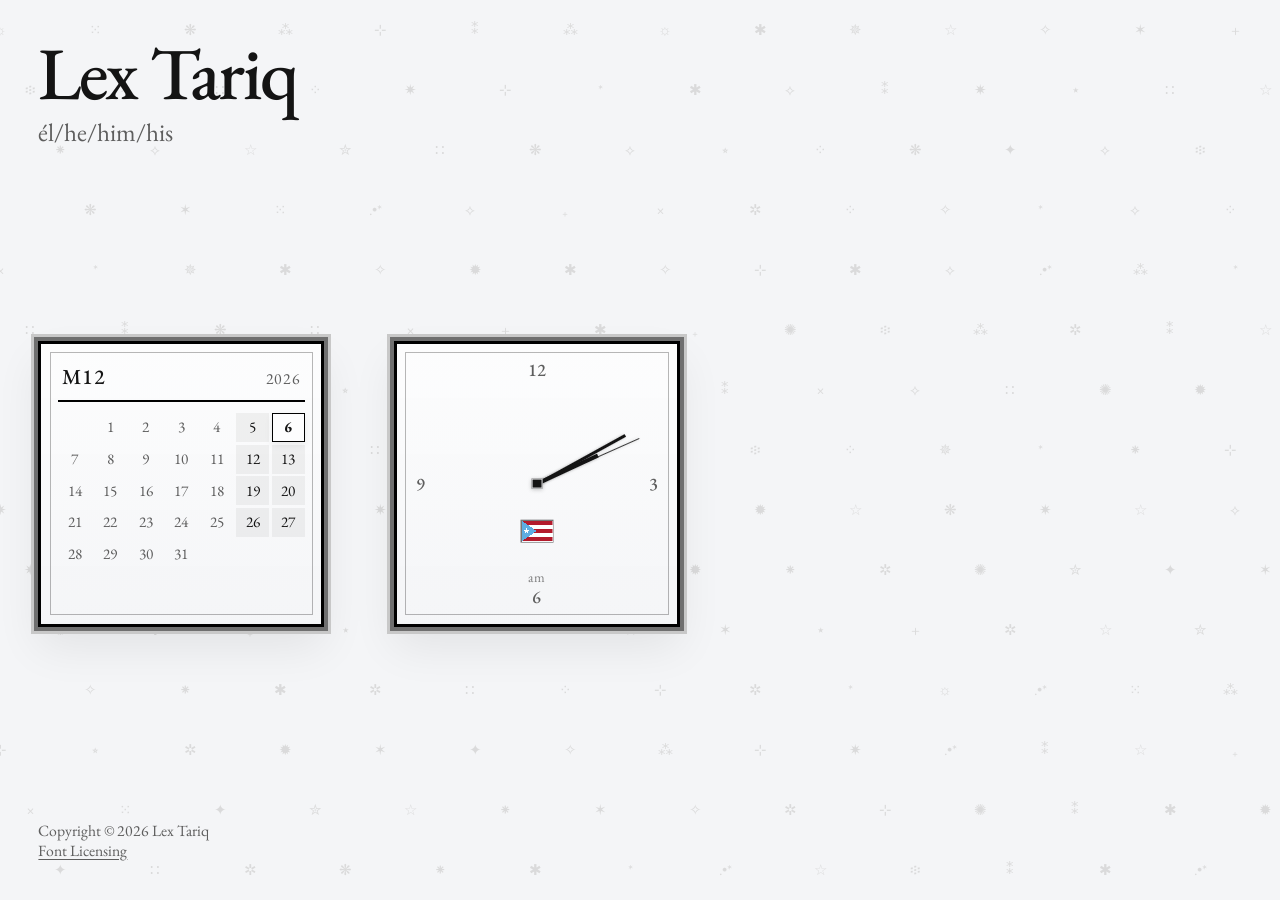
==== index.html @ f825b040 "Website 1.0" ====
<!doctype html>
<html lang="en">
<head>
  <meta charset="UTF-8" />
  <meta name="viewport" content="width=device-width, initial-scale=1.0" />
  <meta name="color-scheme" content="light dark" />
  <meta name="theme-color" content="#F4F5F7" />

  <title>Lex Tariq</title>
  <meta name="title" content="Lex Tariq" />
  <meta name="description" content="Lex Tariq" />
  <meta name="author" content="Lex Tariq" />
  <meta name="keywords" content="Lex Tariq" />
  <meta name="application-name" content="Lex Tariq" />
  <meta name="apple-mobile-web-app-title" content="Lex Tariq" />
  <meta name="apple-mobile-web-app-capable" content="yes" />
  <meta name="mobile-web-app-capable" content="yes" />
  <meta name="format-detection" content="telephone=no" />
  <meta name="referrer" content="strict-origin-when-cross-origin" />
  <meta name="robots" content="index, follow, max-image-preview:large, max-snippet:-1, max-video-preview:-1" />
  <meta name="googlebot" content="index, follow, max-image-preview:large, max-snippet:-1, max-video-preview:-1" />
  <meta name="bingbot" content="index, follow, max-image-preview:large, max-snippet:-1, max-video-preview:-1" />

  <link rel="canonical" href="https://www.lextariq.com/" />
  <link rel="alternate" hreflang="en" href="https://www.lextariq.com/" />
  <link rel="alternate" hreflang="x-default" href="https://www.lextariq.com/" />
  <link rel="icon" href="/favicon.ico" sizes="any" />
  <link rel="manifest" href="/site.webmanifest" />

  <meta property="og:type" content="website" />
  <meta property="og:url" content="https://www.lextariq.com/" />
  <meta property="og:title" content="Lex Tariq" />
  <meta property="og:description" content="Lex Tariq" />
  <meta property="og:site_name" content="Lex Tariq" />
  <meta property="og:locale" content="en_US" />
  <meta property="og:image" content="https://www.lextariq.com/social-preview.png" />
  <meta property="og:image:secure_url" content="https://www.lextariq.com/social-preview.png" />
  <meta property="og:image:type" content="image/png" />
  <meta property="og:image:width" content="1200" />
  <meta property="og:image:height" content="630" />
  <meta property="og:image:alt" content="Lex Tariq" />

  <meta name="twitter:card" content="summary_large_image" />
  <meta name="twitter:title" content="Lex Tariq" />
  <meta name="twitter:description" content="Lex Tariq" />
  <meta name="twitter:image" content="https://www.lextariq.com/social-preview.png" />
  <meta name="twitter:image:alt" content="Lex Tariq" />

  <script>
    (function () {
      const query = window.matchMedia && window.matchMedia("(prefers-color-scheme: dark)");
      document.documentElement.dataset.theme = query && query.matches ? "dark" : "light";
    })();
  </script>

  <script type="application/ld+json">
  {
    "@context": "https://schema.org",
    "@graph": [
      {
        "@type": "Person",
        "@id": "https://www.lextariq.com/#person",
        "name": "Lex Tariq",
        "url": "https://www.lextariq.com/",
        "image": {
          "@id": "https://www.lextariq.com/#primaryimage"
        }
      },
      {
        "@type": "WebSite",
        "@id": "https://www.lextariq.com/#website",
        "url": "https://www.lextariq.com/",
        "name": "Lex Tariq",
        "description": "Lex Tariq",
        "inLanguage": "en",
        "publisher": {
          "@id": "https://www.lextariq.com/#person"
        }
      },
      {
        "@type": ["WebPage", "ProfilePage"],
        "@id": "https://www.lextariq.com/#webpage",
        "url": "https://www.lextariq.com/",
        "name": "Lex Tariq",
        "headline": "Lex Tariq",
        "description": "Lex Tariq",
        "inLanguage": "en",
        "isPartOf": {
          "@id": "https://www.lextariq.com/#website"
        },
        "about": {
          "@id": "https://www.lextariq.com/#person"
        },
        "mainEntity": {
          "@id": "https://www.lextariq.com/#person"
        },
        "primaryImageOfPage": {
          "@id": "https://www.lextariq.com/#primaryimage"
        }
      },
      {
        "@type": "ImageObject",
        "@id": "https://www.lextariq.com/#primaryimage",
        "url": "https://www.lextariq.com/social-preview.png",
        "contentUrl": "https://www.lextariq.com/social-preview.png",
        "width": 1200,
        "height": 630,
        "name": "Lex Tariq",
        "caption": "Lex Tariq"
      }
    ]
  }
  </script>

  <link rel="preconnect" href="https://fonts.googleapis.com">
  <link rel="preconnect" href="https://fonts.gstatic.com" crossorigin>
  <link href="https://fonts.googleapis.com/css2?family=EB+Garamond:wght@400;500;600;700&display=swap" rel="stylesheet">
  <link rel="stylesheet" href="symbol-glimmer.css">
  <script src="symbol-glimmer.js" defer></script>

  <style>
    :root {
      color-scheme: light;
      --background: #F4F5F7;
      --background-text: #d8d8d8;
      --ink: #141414;
      --ink-soft: #5e5e5e;
      --panel: rgba(247, 248, 250, 0.9);
      --panel-top: rgba(255, 255, 255, 0.74);
      --panel-bottom: rgba(244, 245, 247, 0.94);
      --primary-border: #000000;
      --secondary-border: #6f6f6f;
      --tertiary-border: #c8c8c8;
      --inner-rule: rgba(0, 0, 0, 0.28);
      --weekend-bg: rgba(0, 0, 0, 0.052);
      --shadow: rgba(0, 0, 0, 0.075);
      --panel-size: clamp(238px, 34vw, 286px);
    }

    @media (prefers-color-scheme: dark) {
      :root {
        color-scheme: dark;
        --background: #0d1015;
        --background-text: #3b4553;
        --ink: #f2eee7;
        --ink-soft: #c7cbd2;
        --panel: rgba(18, 22, 29, 0.93);
        --panel-top: rgba(32, 37, 46, 0.96);
        --panel-bottom: rgba(15, 19, 26, 0.96);
        --primary-border: #f4f4f4;
        --secondary-border: #747b86;
        --tertiary-border: #b9c0ca;
        --inner-rule: rgba(255, 255, 255, 0.22);
        --weekend-bg: rgba(255, 255, 255, 0.065);
        --shadow: rgba(0, 0, 0, 0.42);
      }
    }

    html[data-theme="dark"] {
      color-scheme: dark;
      --background: #0d1015;
      --background-text: #3b4553;
      --ink: #f2eee7;
      --ink-soft: #c7cbd2;
      --panel: rgba(18, 22, 29, 0.93);
      --panel-top: rgba(32, 37, 46, 0.96);
      --panel-bottom: rgba(15, 19, 26, 0.96);
      --primary-border: #f4f4f4;
      --secondary-border: #747b86;
      --tertiary-border: #b9c0ca;
      --inner-rule: rgba(255, 255, 255, 0.22);
      --weekend-bg: rgba(255, 255, 255, 0.065);
      --shadow: rgba(0, 0, 0, 0.42);
    }

    * {
      box-sizing: border-box;
    }

    html,
    body {
      min-height: 100%;
      background: var(--background);
    }

    body {
      margin: 0;
      color: var(--ink);
      font-family: "EB Garamond", Garamond, Georgia, serif;
      overflow-x: hidden;
    }

    .symbol-layer {
      position: fixed;
      inset: 0;
      z-index: 0;
      width: 100vw;
      height: 100vh;
      user-select: none;
      pointer-events: none;
      opacity: 0.9;
    }

    @media (prefers-color-scheme: dark) {
      .symbol-layer {
        opacity: 0.48;
      }
    }

    html[data-theme="dark"] .symbol-layer {
      opacity: 0.48;
    }

    .symbol-text {
      fill: var(--background-text);
    }

    .page {
      position: relative;
      z-index: 1;
      min-height: 100svh;
      display: grid;
      grid-template-rows: auto 1fr auto;
      align-items: start;
      padding: clamp(0.85rem, 3vw, 2.45rem);
      text-align: left;
    }

    .hero {
      width: min(760px, 100%);
    }

    .site-title {
      margin: 0;
      font-size: clamp(2.3rem, 5.8vw, 4.75rem);
      font-weight: 500;
      line-height: 0.94;
      letter-spacing: -0.034em;
    }

    .site-subtitle {
      margin: clamp(0.42rem, 1vw, 0.68rem) 0 0;
      font-size: clamp(1.04rem, 2.35vw, 1.58rem);
      font-weight: 400;
      line-height: 1.08;
      color: var(--ink-soft);
    }

    .time-row {
      align-self: center;
      display: flex;
      align-items: stretch;
      gap: clamp(1.35rem, 5.6vw, 4.35rem);
      width: min(760px, 100%);
      padding-block: clamp(0.85rem, 3vh, 2.1rem);
    }

    .calendar,
    .clock-card {
      width: var(--panel-size);
      height: var(--panel-size);
      position: relative;
      background:
        linear-gradient(180deg, var(--panel-top), var(--panel-bottom)),
        var(--panel);
      border: 3px solid var(--primary-border);
      border-radius: 0;
      box-shadow:
        0 0 0 4px var(--secondary-border),
        0 0 0 7px var(--tertiary-border),
        0 20px 42px var(--shadow);
      backdrop-filter: blur(2px);
    }

    .calendar::before,
    .clock-card::before {
      content: "";
      position: absolute;
      inset: 0.52rem;
      border: 1px solid var(--inner-rule);
      pointer-events: none;
      z-index: 1;
    }

    .calendar {
      padding: 1.08rem 1.05rem 1rem;
    }

    .calendar-header {
      position: relative;
      z-index: 2;
      display: flex;
      justify-content: space-between;
      align-items: baseline;
      margin: 0 0 0.72rem;
      padding: 0.05rem 0.25rem 0.62rem;
      border-bottom: 2px solid var(--primary-border);
      font-weight: 500;
    }

    .calendar-month {
      font-size: 1.34rem;
      letter-spacing: 0.035em;
    }

    .calendar-year {
      color: var(--ink-soft);
      font-size: 0.98rem;
      font-weight: 400;
      letter-spacing: 0.045em;
    }

    .days {
      position: relative;
      z-index: 2;
      display: grid;
      grid-template-columns: repeat(7, 1fr);
      gap: 0.18rem;
      text-align: center;
    }

    .day {
      display: grid;
      place-items: center;
      min-height: 1.8rem;
      color: var(--ink-soft);
      font-size: 0.95rem;
      border-radius: 0;
    }

    .day.weekend {
      background: var(--weekend-bg);
      color: var(--ink);
    }

    .day.today {
      color: var(--ink);
      background: rgba(255, 255, 255, 0.62);
      border: 1.6px solid var(--primary-border);
      font-weight: 700;
      box-shadow: 0 3px 8px rgba(0, 0, 0, 0.07);
    }

    @media (prefers-color-scheme: dark) {
      .day.today {
        background: rgba(255, 255, 255, 0.09);
        box-shadow: 0 4px 12px rgba(0, 0, 0, 0.34);
      }
    }

    html[data-theme="dark"] .day.today {
      background: rgba(255, 255, 255, 0.09);
      box-shadow: 0 4px 12px rgba(0, 0, 0, 0.34);
    }

    .clock-card {
      overflow: hidden;
      isolation: isolate;
    }

    .clock-number {
      position: absolute;
      color: var(--ink-soft);
      font-size: 1.12rem;
      line-height: 1;
      font-weight: 500;
      z-index: 3;
    }

    .twelve {
      top: 1.08rem;
      left: 50%;
      transform: translateX(-50%);
    }

    .three {
      top: 50%;
      right: 1.16rem;
      transform: translateY(-50%);
    }

    .six {
      bottom: 1.08rem;
      left: 50%;
      transform: translateX(-50%);
    }

    .nine {
      top: 50%;
      left: 1.16rem;
      transform: translateY(-50%);
    }

    .clock-flag {
      position: absolute;
      left: 50%;
      top: 67%;
      width: 31px;
      height: 20.7px;
      transform: translate(-50%, -50%);
      z-index: 4;
      shape-rendering: crispEdges;
      box-shadow: 0 0 0 1px rgba(0, 0, 0, 0.52);
    }

    @media (prefers-color-scheme: dark) {
      .clock-flag {
        box-shadow: 0 0 0 1px rgba(255, 255, 255, 0.44);
      }
    }

    html[data-theme="dark"] .clock-flag {
      box-shadow: 0 0 0 1px rgba(255, 255, 255, 0.44);
    }

    .hand {
      position: absolute;
      left: 50%;
      top: 50%;
      background: var(--ink);
      transform-origin: 50% 100%;
      transform: translate(-50%, -100%) rotate(var(--rotation));
      z-index: 6;
      box-shadow: 0 1px 3px rgba(0, 0, 0, 0.26);
      will-change: transform;
    }

    .hour-hand {
      height: 24%;
      width: 4.4px;
    }

    .minute-hand {
      height: 36%;
      width: 2.7px;
    }

    .second-hand {
      height: 40%;
      width: 1px;
      opacity: 0.84;
      transition: transform 120ms linear;
    }

    .second-hand.is-resyncing {
      transition: none;
    }

    .pin {
      position: absolute;
      top: 50%;
      left: 50%;
      width: 0.68rem;
      height: 0.68rem;
      background: var(--ink);
      border: 1px solid var(--panel-bottom);
      transform: translate(-50%, -50%);
      z-index: 8;
      box-shadow: 0 1px 4px rgba(0, 0, 0, 0.24);
    }

    .ampm {
      position: absolute;
      left: 50%;
      bottom: 13.5%;
      transform: translateX(-50%);
      color: var(--ink-soft);
      font-size: 0.86rem;
      letter-spacing: 0.075em;
      opacity: 0.78;
      z-index: 3;
    }

    footer {
      color: var(--ink-soft);
      font-size: clamp(0.84rem, 1.55vw, 0.98rem);
      line-height: 1.3;
    }

    footer a {
      color: inherit;
      text-decoration: underline;
      text-underline-offset: 0.18em;
    }

    @media (max-width: 640px) {
      :root {
        --panel-size: min(72vw, 286px);
      }

      .page {
        padding: 0.85rem;
      }

      .time-row {
        width: 100%;
        flex-direction: column;
        align-items: flex-start;
        gap: 1rem;
        padding-block: 0.9rem;
      }

      .calendar,
      .clock-card {
        width: var(--panel-size);
        height: var(--panel-size);
      }

      .calendar {
        padding: 0.92rem 0.78rem 0.78rem;
      }

      .calendar-header {
        margin-bottom: 0.55rem;
        padding-bottom: 0.48rem;
      }

      .calendar-month {
        font-size: 1.08rem;
      }

      .calendar-year {
        font-size: 0.82rem;
      }

      .day {
        min-height: 1.48rem;
        font-size: 0.8rem;
      }

      .clock-number {
        font-size: 0.86rem;
      }

      .ampm {
        font-size: 0.74rem;
      }

      .clock-flag {
        width: 24px;
        height: 16px;
      }
    }

    @media (max-width: 400px), (max-height: 680px) {
      .page {
        padding: 0.72rem;
      }

      .site-title {
        font-size: clamp(2rem, 11.6vw, 3.25rem);
      }

      .site-subtitle {
        font-size: clamp(0.95rem, 4.8vw, 1.18rem);
      }

      .time-row {
        padding-block: 0.62rem;
      }

      .calendar,
      .clock-card {
        border-width: 2.5px;
        box-shadow:
          0 0 0 3px var(--secondary-border),
          0 0 0 5px var(--tertiary-border),
          0 14px 30px var(--shadow);
      }

      .calendar::before,
      .clock-card::before {
        inset: 0.42rem;
      }

      footer {
        font-size: 0.82rem;
      }
    }
  </style>
</head>

<body>
  <svg class="symbol-layer" aria-hidden="true" focusable="false">
    <g id="homepageSymbolField" data-randomize-symbols></g>
  </svg>

  <div class="page">
    <header class="hero">
      <h2 class="site-title">Lex Tariq</h2>
      <h3 class="site-subtitle">él/he/him/his</h3>
    </header>

    <section class="time-row" aria-label="Calendar and clock in fixed GMT-4 time">
      <div class="calendar" aria-label="Current month calendar">
        <div class="calendar-header">
          <span class="calendar-month" id="calendarMonth"></span>
          <span class="calendar-year" id="calendarYear"></span>
        </div>

        <div class="days" id="calendarDays"></div>
      </div>

      <div class="clock-card" aria-label="Analog clock in fixed GMT-4 time">
        <span class="clock-number twelve">12</span>
        <span class="clock-number three">3</span>
        <span class="clock-number six">6</span>
        <span class="clock-number nine">9</span>

        <svg class="clock-flag" viewBox="0 0 45 30" aria-label="Puerto Rican flag" role="img">
          <rect x="0" y="0" width="45" height="6" fill="#B31B2C"></rect>
          <rect x="0" y="6" width="45" height="6" fill="#FFFFFF"></rect>
          <rect x="0" y="12" width="45" height="6" fill="#B31B2C"></rect>
          <rect x="0" y="18" width="45" height="6" fill="#FFFFFF"></rect>
          <rect x="0" y="24" width="45" height="6" fill="#B31B2C"></rect>
          <polygon points="0,0 22,15 0,30" fill="#5DADE2"></polygon>
          <polygon points="7.55,10.4 8.8,13.15 11.78,13.48 9.55,15.48 10.16,18.42 7.55,16.9 4.94,18.42 5.55,15.48 3.32,13.48 6.3,13.15" fill="#FFFFFF"></polygon>
        </svg>

        <span class="ampm" id="ampm"></span>

        <div class="hand hour-hand" id="hourHand"></div>
        <div class="hand minute-hand" id="minuteHand"></div>
        <div class="hand second-hand" id="secondHand"></div>
        <div class="pin" aria-hidden="true"></div>
      </div>
    </section>

    <footer>
      Copyright © <span id="copyrightYear"></span> Lex Tariq<br>
      <a href="/font.html">Font Licensing</a>
    </footer>
  </div>

  <script>
    const backgroundSymbols = [
      "⊹", "✱", "⟡", "✦", "☼", "❋", "✷", "∷", "✵",
      "✹", "⁂", "⁕", "✲", "⁙", "+", "✶", "*", "✧",
      "⁑", "✮", "×", "✺", ".•*", "⭒", "⁘", "፨", "☆"
    ];

    function renderBackgroundSymbols() {
      const namespace = "http://www.w3.org/2000/svg";
      const symbolField = document.getElementById("homepageSymbolField");
      const viewportWidth = Math.max(document.documentElement.clientWidth, window.innerWidth || 0);
      const viewportHeight = Math.max(document.documentElement.clientHeight, window.innerHeight || 0);
      const horizontalSpacing = 95;
      const verticalSpacing = 60;
      const rows = Math.ceil(viewportHeight / verticalSpacing) + 1;
      const columns = Math.ceil(viewportWidth / horizontalSpacing) + 2;
      let symbolIndex = 0;

      for (let row = 0; row < rows; row++) {
        for (let column = 0; column < columns; column++) {
          const x = -horizontalSpacing + column * horizontalSpacing + (row % 4) * 30;

          if (x < 0 || x > viewportWidth) {
            continue;
          }

          const text = document.createElementNS(namespace, "text");
          text.setAttribute("class", "symbol-text");
          text.setAttribute("x", x);
          text.setAttribute("y", row * verticalSpacing + 35);
          text.setAttribute("opacity", "1");
          text.setAttribute("font-family", "'EB Garamond', Garamond, Georgia, serif");
          text.setAttribute("font-size", "15");
          text.setAttribute("text-anchor", "middle");
          text.textContent = backgroundSymbols[symbolIndex % backgroundSymbols.length];
          symbolField.appendChild(text);
          symbolIndex++;
        }
      }
    }

    renderBackgroundSymbols();

    const fixedGMTMinusFourOffset = -4 * 60 * 60 * 1000;

    function syncThemeWithSystem() {
      if (!window.matchMedia) {
        return;
      }

      const mediaQuery = window.matchMedia("(prefers-color-scheme: dark)");

      function applyTheme(query) {
        document.documentElement.dataset.theme = query.matches ? "dark" : "light";
      }

      applyTheme(mediaQuery);

      if (typeof mediaQuery.addEventListener === "function") {
        mediaQuery.addEventListener("change", applyTheme);
      } else if (typeof mediaQuery.addListener === "function") {
        mediaQuery.addListener(applyTheme);
      }
    }

    function getFixedGMTMinusFourDate() {
      return new Date(Date.now() + fixedGMTMinusFourOffset);
    }

    function getParts() {
      const date = getFixedGMTMinusFourDate();

      return {
        year: date.getUTCFullYear(),
        month: date.getUTCMonth(),
        day: date.getUTCDate(),
        hour: date.getUTCHours(),
        minute: date.getUTCMinutes(),
        second: date.getUTCSeconds()
      };
    }

    let renderedCalendarDateKey = null;

    function getCalendarDateKey(parts) {
      return `${parts.year}-${parts.month}-${parts.day}`;
    }

    function renderCalendar(parts = getParts()) {
      renderedCalendarDateKey = getCalendarDateKey(parts);

      document.getElementById("calendarMonth").textContent = `M${parts.month + 1}`;
      document.getElementById("calendarYear").textContent = parts.year;
      document.getElementById("copyrightYear").textContent = parts.year;

      const calendarDays = document.getElementById("calendarDays");
      calendarDays.innerHTML = "";

      const firstDaySundayBased = new Date(Date.UTC(parts.year, parts.month, 1)).getUTCDay();
      const firstDayMondayBased = (firstDaySundayBased + 6) % 7;
      const daysInMonth = new Date(Date.UTC(parts.year, parts.month + 1, 0)).getUTCDate();

      for (let i = 0; i < firstDayMondayBased; i++) {
        const blank = document.createElement("div");
        blank.className = "day";
        blank.setAttribute("aria-hidden", "true");
        calendarDays.appendChild(blank);
      }

      for (let day = 1; day <= daysInMonth; day++) {
        const date = new Date(Date.UTC(parts.year, parts.month, day));
        const weekday = date.getUTCDay();
        const dayElement = document.createElement("div");

        dayElement.className = "day";
        dayElement.textContent = day;

        if (weekday === 0 || weekday === 6) {
          dayElement.classList.add("weekend");
        }

        if (day === parts.day) {
          dayElement.classList.add("today");
          dayElement.setAttribute("aria-current", "date");
        }

        calendarDays.appendChild(dayElement);
      }
    }

    let previousHourRotation = null;
    let previousMinuteRotation = null;
    let previousSecondRotation = null;
    let previousTickKey = null;
    let clockAudioContext = null;

    async function enableClockSound() {
      const AudioContext = window.AudioContext || window.webkitAudioContext;

      if (!AudioContext) {
        return;
      }

      if (!clockAudioContext) {
        clockAudioContext = new AudioContext();
      }

      if (clockAudioContext.state === "suspended") {
        await clockAudioContext.resume();
      }

      if (clockAudioContext.state === "running") {
        document.removeEventListener("pointerdown", enableClockSound);
        document.removeEventListener("keydown", enableClockSound);
      }
    }

    function playClockTick(second) {
      if (!clockAudioContext || clockAudioContext.state !== "running" || document.hidden) {
        return;
      }

      const now = clockAudioContext.currentTime;
      const isTock = second % 2 === 0;
      const noiseLength = Math.floor(clockAudioContext.sampleRate * 0.022);
      const noiseBuffer = clockAudioContext.createBuffer(1, noiseLength, clockAudioContext.sampleRate);
      const noiseData = noiseBuffer.getChannelData(0);
      const noise = clockAudioContext.createBufferSource();
      const clickFilter = clockAudioContext.createBiquadFilter();
      const clickGain = clockAudioContext.createGain();
      const resonance = clockAudioContext.createOscillator();
      const resonanceGain = clockAudioContext.createGain();

      for (let i = 0; i < noiseLength; i++) {
        noiseData[i] = (Math.random() * 2 - 1) * (1 - i / noiseLength);
      }

      noise.buffer = noiseBuffer;
      clickFilter.type = "bandpass";
      clickFilter.frequency.setValueAtTime(isTock ? 950 : 1200, now);
      clickFilter.Q.setValueAtTime(0.9, now);
      clickGain.gain.setValueAtTime(0.0001, now);
      clickGain.gain.linearRampToValueAtTime(0.01, now + 0.002);
      clickGain.gain.exponentialRampToValueAtTime(0.0001, now + 0.022);

      resonance.type = "sine";
      resonance.frequency.setValueAtTime(isTock ? 185 : 225, now);
      resonanceGain.gain.setValueAtTime(0.0025, now);
      resonanceGain.gain.exponentialRampToValueAtTime(0.0001, now + 0.045);

      noise.connect(clickFilter);
      clickFilter.connect(clickGain);
      clickGain.connect(clockAudioContext.destination);
      resonance.connect(resonanceGain);
      resonanceGain.connect(clockAudioContext.destination);

      noise.start(now);
      resonance.start(now);
      noise.stop(now + 0.023);
      resonance.stop(now + 0.048);
    }

    document.addEventListener("pointerdown", enableClockSound);
    document.addEventListener("keydown", enableClockSound);
    enableClockSound().catch(() => {
      // The interaction listeners above retry when the browser blocks autoplay.
    });

    function keepRotationMovingForward(nextRotation, previousRotation) {
      if (previousRotation === null) {
        return nextRotation;
      }

      if (nextRotation < previousRotation) {
        const fullTurnsNeeded = Math.ceil((previousRotation - nextRotation) / 360);
        return nextRotation + (fullTurnsNeeded * 360);
      }

      return nextRotation;
    }

    function updateClock() {
      const parts = getParts();
      const tickKey = `${parts.year}-${parts.month}-${parts.day}-${parts.hour}-${parts.minute}-${parts.second}`;

      if (getCalendarDateKey(parts) !== renderedCalendarDateKey) {
        renderCalendar(parts);
      }

      if (previousTickKey !== null && tickKey !== previousTickKey) {
        playClockTick(parts.second);
      }

      previousTickKey = tickKey;

      const hourForClock = parts.hour % 12;

      const rawHourRotation = (hourForClock * 30) + (parts.minute * 0.5) + (parts.second / 120);
      const rawMinuteRotation = (parts.minute * 6) + (parts.second * 0.1);
      const rawSecondRotation = parts.second * 6;

      const hourRotation = keepRotationMovingForward(rawHourRotation, previousHourRotation);
      const minuteRotation = keepRotationMovingForward(rawMinuteRotation, previousMinuteRotation);
      const secondRotation = keepRotationMovingForward(rawSecondRotation, previousSecondRotation);

      previousHourRotation = hourRotation;
      previousMinuteRotation = minuteRotation;
      previousSecondRotation = secondRotation;

      document.getElementById("hourHand").style.setProperty("--rotation", `${hourRotation}deg`);
      document.getElementById("minuteHand").style.setProperty("--rotation", `${minuteRotation}deg`);
      document.getElementById("secondHand").style.setProperty("--rotation", `${secondRotation}deg`);
      document.getElementById("ampm").textContent = parts.hour >= 12 ? "pm" : "am";
    }

    let clockTimer = null;

    function scheduleNextClockTick() {
      const now = Date.now();
      const delayUntilNextSecond = 1000 - (now % 1000);

      clockTimer = window.setTimeout(() => {
        updateClock();
        scheduleNextClockTick();
      }, delayUntilNextSecond);
    }

    function startRealtimeClock() {
      updateClock();
      scheduleNextClockTick();
    }

    function resyncClockAfterVisibilityChange() {
      if (document.hidden) {
        return;
      }

      const secondHand = document.getElementById("secondHand");
      secondHand.classList.add("is-resyncing");
      previousHourRotation = null;
      previousMinuteRotation = null;
      previousSecondRotation = null;
      updateClock();
      window.clearTimeout(clockTimer);
      scheduleNextClockTick();

      window.requestAnimationFrame(() => {
        window.requestAnimationFrame(() => {
          secondHand.classList.remove("is-resyncing");
        });
      });
    }

    syncThemeWithSystem();
    renderCalendar();
    startRealtimeClock();
    document.addEventListener("visibilitychange", resyncClockAfterVisibilityChange);
  </script>
</body>
</html>
---- symbol-glimmer.css ----
.symbol-text.is-glimmering {
  animation: symbol-glimmer 10s cubic-bezier(0.45, 0, 0.55, 1) var(--glimmer-delay, 0s) both;
}

@keyframes symbol-glimmer {
  0%,
  100% {
    opacity: 1;
  }

  50% {
    opacity: 0.15;
  }
}

@media (prefers-reduced-motion: reduce) {
  .symbol-text.is-glimmering {
    animation-duration: 16s;
  }
}
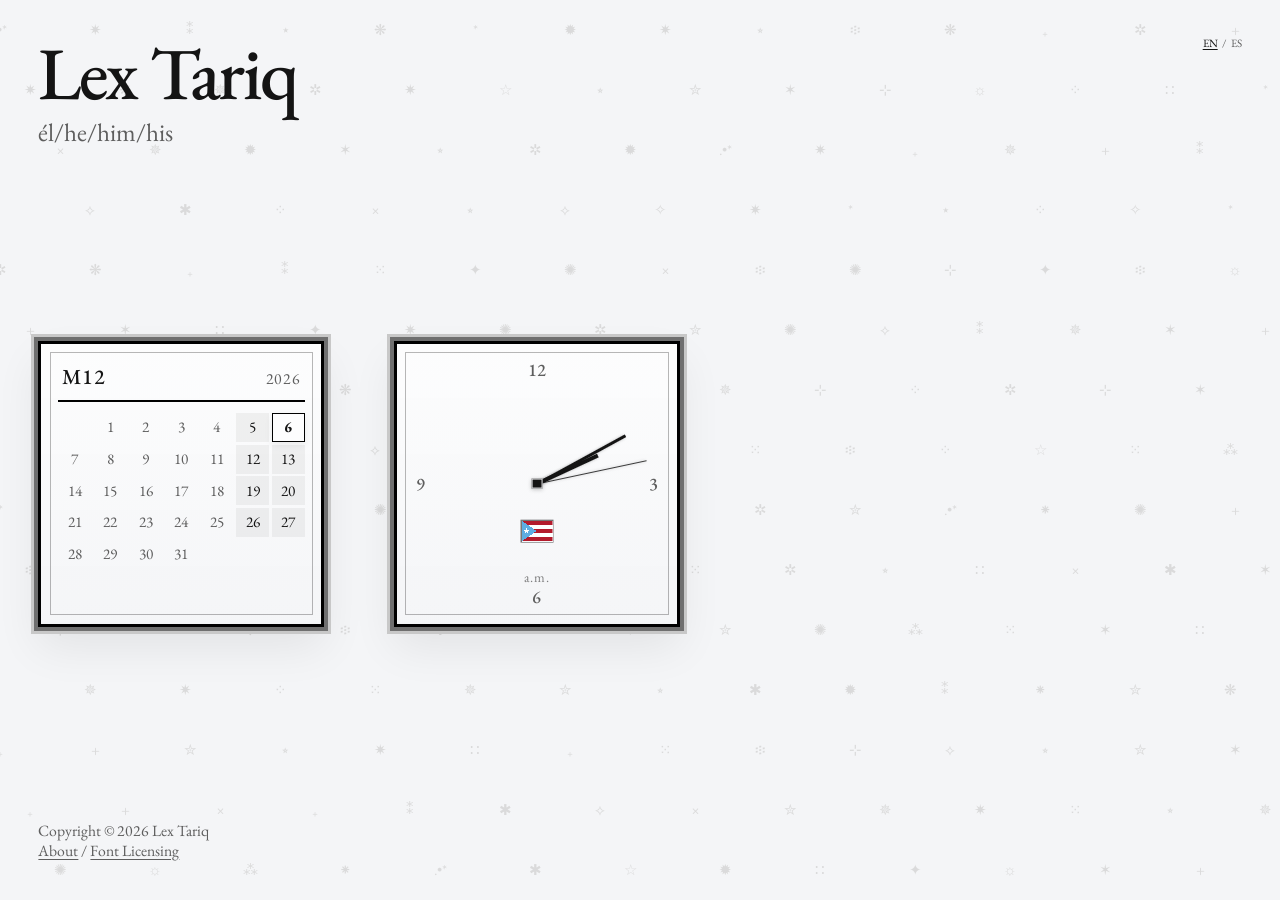
==== commit 29f0511c: "Website 1.1 - New About page - New 404 page - Added switch between English and Spanish" ====
--- a/index.html
+++ b/index.html
@@ -1,10 +1,11 @@
 <!doctype html>
-<html lang="en">
+<html lang="en" data-language="en" data-title-en="Lex Tariq" data-title-es="Lex Tariq">
 <head>
   <meta charset="UTF-8" />
   <meta name="viewport" content="width=device-width, initial-scale=1.0" />
   <meta name="color-scheme" content="light dark" />
-  <meta name="theme-color" content="#F4F5F7" />
+  <meta name="theme-color" content="#F4F5F7" media="(prefers-color-scheme: light)" />
+  <meta name="theme-color" content="#0d1015" media="(prefers-color-scheme: dark)" />
 
   <title>Lex Tariq</title>
   <meta name="title" content="Lex Tariq" />
@@ -114,9 +115,11 @@
 
   <link rel="preconnect" href="https://fonts.googleapis.com">
   <link rel="preconnect" href="https://fonts.gstatic.com" crossorigin>
-  <link href="https://fonts.googleapis.com/css2?family=EB+Garamond:wght@400;500;600;700&display=swap" rel="stylesheet">
+  <link href="https://fonts.googleapis.com/css2?family=EB+Garamond:wght@400;500;600;700&amp;display=swap" rel="stylesheet">
   <link rel="stylesheet" href="symbol-glimmer.css">
+  <link rel="stylesheet" href="language-toggle.css">
   <script src="symbol-glimmer.js" defer></script>
+  <script src="language-toggle.js" defer></script>
 
   <style>
     :root {
@@ -246,6 +249,14 @@
       color: var(--ink-soft);
     }
 
+    .home-language-toggle {
+      position: absolute;
+      top: clamp(0.85rem, 3vw, 2.45rem);
+      right: clamp(0.85rem, 3vw, 2.45rem);
+      z-index: 2;
+      font-size: 0.7rem;
+    }
+
     .time-row {
       align-self: center;
       display: flex;
@@ -586,13 +597,19 @@
   </svg>
 
   <div class="page">
+    <button class="language-toggle home-language-toggle" type="button" data-language-toggle aria-label="Cambiar a español" aria-pressed="false">
+      <span class="language-option" data-language-option="en">EN</span>
+      <span aria-hidden="true">/</span>
+      <span class="language-option" data-language-option="es">ES</span>
+    </button>
+
     <header class="hero">
-      <h2 class="site-title">Lex Tariq</h2>
-      <h3 class="site-subtitle">él/he/him/his</h3>
+      <h1 class="site-title">Lex Tariq</h1>
+      <p class="site-subtitle">él/he/him/his</p>
     </header>
 
-    <section class="time-row" aria-label="Calendar and clock in fixed GMT-4 time">
-      <div class="calendar" aria-label="Current month calendar">
+    <section class="time-row" aria-label="Calendar and clock in fixed GMT-4 time" data-aria-label-en="Calendar and clock in fixed GMT-4 time" data-aria-label-es="Calendario y reloj en horario fijo GMT-4">
+      <div class="calendar" aria-label="Current month calendar" data-aria-label-en="Current month calendar" data-aria-label-es="Calendario del mes actual">
         <div class="calendar-header">
           <span class="calendar-month" id="calendarMonth"></span>
           <span class="calendar-year" id="calendarYear"></span>
@@ -601,13 +618,13 @@
         <div class="days" id="calendarDays"></div>
       </div>
 
-      <div class="clock-card" aria-label="Analog clock in fixed GMT-4 time">
+      <div class="clock-card" aria-label="Analog clock in fixed GMT-4 time" data-aria-label-en="Analog clock in fixed GMT-4 time" data-aria-label-es="Reloj analógico en horario fijo GMT-4">
         <span class="clock-number twelve">12</span>
         <span class="clock-number three">3</span>
         <span class="clock-number six">6</span>
         <span class="clock-number nine">9</span>
 
-        <svg class="clock-flag" viewBox="0 0 45 30" aria-label="Puerto Rican flag" role="img">
+        <svg class="clock-flag" viewBox="0 0 45 30" aria-label="Puerto Rican flag" data-aria-label-en="Puerto Rican flag" data-aria-label-es="Bandera de Puerto Rico" role="img">
           <rect x="0" y="0" width="45" height="6" fill="#B31B2C"></rect>
           <rect x="0" y="6" width="45" height="6" fill="#FFFFFF"></rect>
           <rect x="0" y="12" width="45" height="6" fill="#B31B2C"></rect>
@@ -627,8 +644,8 @@
     </section>
 
     <footer>
-      Copyright © <span id="copyrightYear"></span> Lex Tariq<br>
-      <a href="/font.html">Font Licensing</a>
+      <span data-en="Copyright" data-es="Derechos de autor">Copyright</span> © <span id="copyrightYear"></span> Lex Tariq<br>
+      <a href="/about.html" data-en="About" data-es="Acerca de">About</a> / <a href="/font.html" data-en="Font Licensing" data-es="Licencia tipográfica">Font Licensing</a>
     </footer>
   </div>
 
@@ -748,6 +765,15 @@
 
         dayElement.className = "day";
         dayElement.textContent = day;
+        const dateLocale = document.documentElement.lang === "es" ? "es-PR" : "en-US";
+
+        dayElement.setAttribute("aria-label", date.toLocaleDateString(dateLocale, {
+          weekday: "long",
+          year: "numeric",
+          month: "long",
+          day: "numeric",
+          timeZone: "UTC"
+        }));
 
         if (weekday === 0 || weekday === 6) {
           dayElement.classList.add("weekend");
@@ -884,7 +910,7 @@
       document.getElementById("hourHand").style.setProperty("--rotation", `${hourRotation}deg`);
       document.getElementById("minuteHand").style.setProperty("--rotation", `${minuteRotation}deg`);
       document.getElementById("secondHand").style.setProperty("--rotation", `${secondRotation}deg`);
-      document.getElementById("ampm").textContent = parts.hour >= 12 ? "pm" : "am";
+      document.getElementById("ampm").textContent = parts.hour >= 12 ? "p.m." : "a.m.";
     }
 
     let clockTimer = null;
@@ -928,6 +954,10 @@
     syncThemeWithSystem();
     renderCalendar();
     startRealtimeClock();
+    document.addEventListener("site-language-change", () => {
+      renderCalendar();
+      updateClock();
+    });
     document.addEventListener("visibilitychange", resyncClockAfterVisibilityChange);
   </script>
 </body>
--- a/symbol-glimmer.css
+++ b/symbol-glimmer.css
@@ -1,5 +1,5 @@
 .symbol-text.is-glimmering {
-  animation: symbol-glimmer 10s cubic-bezier(0.45, 0, 0.55, 1) var(--glimmer-delay, 0s) both;
+  animation: symbol-glimmer 9s cubic-bezier(0.45, 0, 0.55, 1) var(--glimmer-delay, 0s) both;
 }
 
 @keyframes symbol-glimmer {
@@ -9,12 +9,12 @@
   }
 
   50% {
-    opacity: 0.15;
+    opacity: 0.07;
   }
 }
 
 @media (prefers-reduced-motion: reduce) {
   .symbol-text.is-glimmering {
-    animation-duration: 16s;
+    animation: none;
   }
 }
--- a/language-toggle.css
+++ b/language-toggle.css
@@ -0,0 +1,80 @@
+.header-actions {
+  display: flex;
+  align-items: baseline;
+  justify-content: flex-end;
+  gap: clamp(0.75rem, 2vw, 1.25rem);
+  min-width: 0;
+}
+
+.language-toggle {
+  display: inline-flex;
+  align-items: baseline;
+  gap: 0.28rem;
+  padding: 0;
+  color: var(--ink-soft);
+  border: 0;
+  background: transparent;
+  font: inherit;
+  font-size: 0.82rem;
+  line-height: 1;
+  cursor: pointer;
+}
+
+.language-option {
+  text-decoration: none;
+  text-underline-offset: 0.18em;
+}
+
+html[data-language="en"] .language-option[data-language-option="en"],
+html[data-language="es"] .language-option[data-language-option="es"] {
+  color: var(--ink);
+  text-decoration: underline;
+}
+
+.language-toggle:hover .language-option,
+.language-toggle:focus-visible .language-option {
+  color: var(--ink);
+}
+
+.header-actions .language-toggle {
+  min-height: 0;
+  padding-left: 0;
+  border-left: 0;
+  font-size: 0.95rem;
+}
+
+.header-actions .language-toggle::before {
+  content: "■";
+  align-self: center;
+  margin-right: clamp(0.32rem, 0.8vw, 0.5rem);
+  color: var(--ink);
+  font-size: 0.58em;
+  line-height: 1;
+}
+
+.spanish-only {
+  display: none;
+}
+
+html[data-language="es"] .spanish-only {
+  display: block;
+}
+
+@media (max-width: 640px) {
+  .header-actions .language-toggle {
+    font-size: 0.86rem;
+  }
+}
+
+@media (max-width: 390px) {
+  .header-actions {
+    width: 100%;
+    justify-content: space-between;
+    gap: 0.65rem;
+  }
+
+  .language-toggle {
+    flex: 0 0 auto;
+  }
+
+}
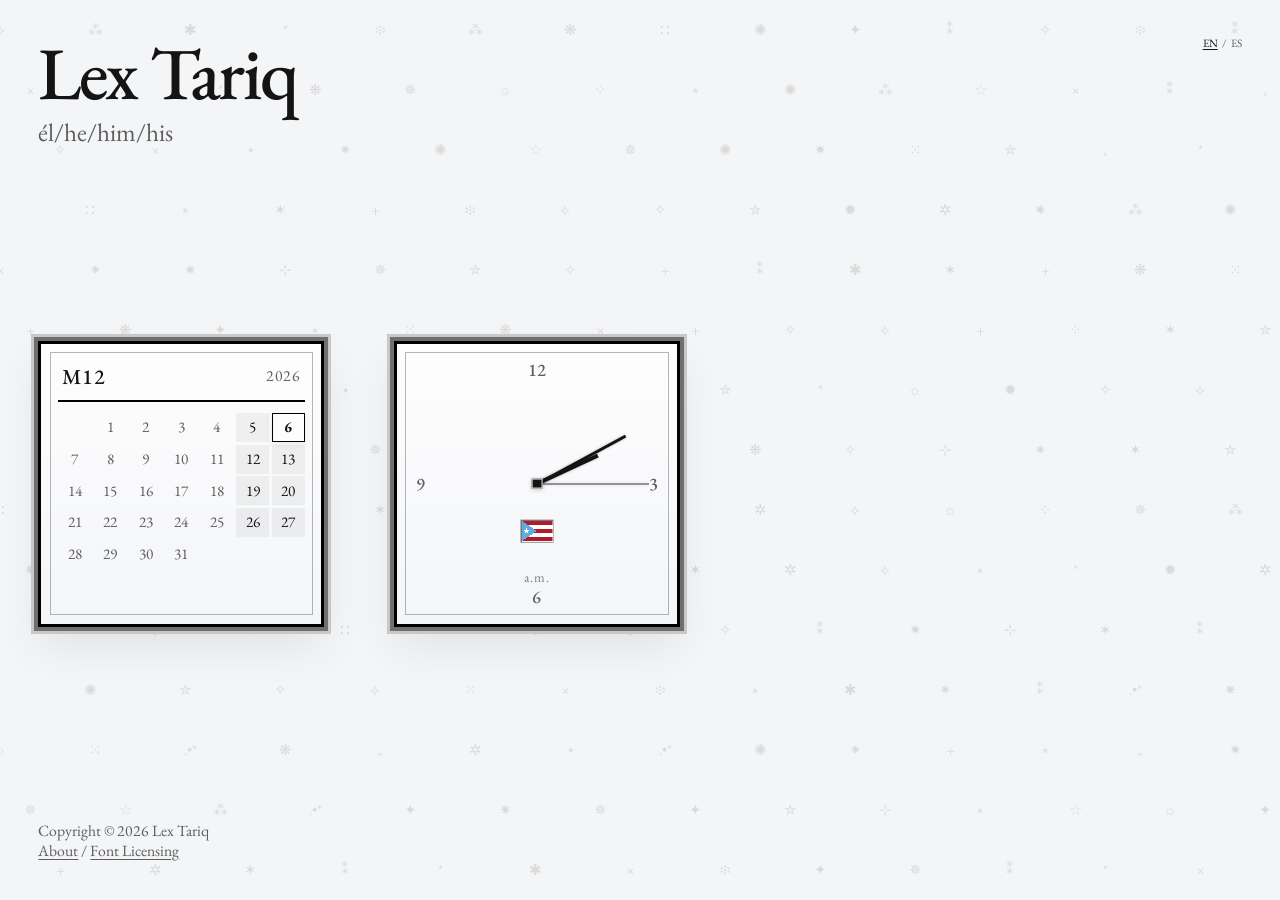
==== commit 609c9899: "Website 1.2 Updated clocks, backgrounds, and revised translations" ====
--- a/index.html
+++ b/index.html
@@ -300,25 +300,74 @@
     .calendar-header {
       position: relative;
       z-index: 2;
-      display: flex;
-      justify-content: space-between;
-      align-items: baseline;
+      display: grid;
+      grid-template-columns: 1fr auto;
+      align-items: center;
+      width: 100%;
       margin: 0 0 0.72rem;
       padding: 0.05rem 0.25rem 0.62rem;
+      color: inherit;
+      background: transparent;
+      border: 0;
       border-bottom: 2px solid var(--primary-border);
+      border-radius: 0;
+      font: inherit;
       font-weight: 500;
+      text-align: left;
+      appearance: none;
+      cursor: pointer;
+      touch-action: manipulation;
+      -webkit-tap-highlight-color: transparent;
+    }
+
+    .calendar-header:focus-visible {
+      outline: 1.5px solid var(--ink);
+      outline-offset: 0.25rem;
+    }
+
+    .calendar-left-toggle {
+      display: grid;
+      justify-self: start;
+    }
+
+    .calendar-toggle-value {
+      grid-area: 1 / 1;
+      transition: opacity 260ms cubic-bezier(0.4, 0, 0.2, 1);
+      will-change: opacity;
+    }
+
+    .calendar-progress {
+      opacity: 0;
+      pointer-events: none;
+    }
+
+    .calendar-header.is-progress-visible .calendar-month {
+      opacity: 0;
+      pointer-events: none;
+    }
+
+    .calendar-header.is-progress-visible .calendar-progress {
+      opacity: 1;
     }
 
     .calendar-month {
       font-size: 1.34rem;
       letter-spacing: 0.035em;
+    }
+
+    .calendar-progress {
+      color: var(--ink);
+      font-size: 1.34rem;
+      font-weight: 500;
+      letter-spacing: 0.035em;
+      font-variant-numeric: tabular-nums;
     }
 
     .calendar-year {
       color: var(--ink-soft);
       font-size: 0.98rem;
       font-weight: 400;
-      letter-spacing: 0.045em;
+      letter-spacing: 0.035em;
     }
 
     .days {
@@ -367,6 +416,53 @@
     .clock-card {
       overflow: hidden;
       isolation: isolate;
+      padding: 0;
+      color: inherit;
+      font: inherit;
+      text-align: initial;
+      appearance: none;
+      cursor: pointer;
+    }
+
+    .clock-card:focus-visible {
+      outline: 2px solid var(--ink);
+      outline-offset: 11px;
+    }
+
+    .digital-clock {
+      position: absolute;
+      top: 27%;
+      left: 50%;
+      z-index: 3;
+      display: inline-flex;
+      align-items: baseline;
+      color: var(--ink);
+      font-variant-numeric: tabular-nums;
+      line-height: 1;
+      opacity: 0;
+      transform: translate(-50%, -50%) translateY(0.25rem);
+      transition: opacity 180ms ease, transform 180ms ease;
+      pointer-events: none;
+    }
+
+    .clock-card.is-digital-visible .digital-clock {
+      opacity: 0.94;
+      transform: translate(-50%, -50%);
+    }
+
+    .digital-time {
+      white-space: nowrap;
+      font-size: 0.96rem;
+      font-weight: 500;
+      letter-spacing: 0.025em;
+    }
+
+    @media (prefers-reduced-motion: reduce) {
+      .digital-clock,
+      .calendar-toggle-value,
+      .ampm {
+        transition: none;
+      }
     }
 
     .clock-number {
@@ -479,7 +575,12 @@
       font-size: 0.86rem;
       letter-spacing: 0.075em;
       opacity: 0.78;
+      transition: opacity 180ms ease;
       z-index: 3;
+    }
+
+    .clock-card.is-digital-visible .ampm {
+      opacity: 0;
     }
 
     footer {
@@ -534,6 +635,14 @@
         font-size: 0.82rem;
       }
 
+      .calendar-progress {
+        font-size: 1.08rem;
+      }
+
+      .calendar-year {
+        font-size: 0.82rem;
+      }
+
       .day {
         min-height: 1.48rem;
         font-size: 0.8rem;
@@ -545,6 +654,10 @@
 
       .ampm {
         font-size: 0.74rem;
+      }
+
+      .digital-time {
+        font-size: 0.8rem;
       }
 
       .clock-flag {
@@ -610,19 +723,26 @@
 
     <section class="time-row" aria-label="Calendar and clock in fixed GMT-4 time" data-aria-label-en="Calendar and clock in fixed GMT-4 time" data-aria-label-es="Calendario y reloj en horario fijo GMT-4">
       <div class="calendar" aria-label="Current month calendar" data-aria-label-en="Current month calendar" data-aria-label-es="Calendario del mes actual">
-        <div class="calendar-header">
-          <span class="calendar-month" id="calendarMonth"></span>
+        <button class="calendar-header" id="calendarHeaderToggle" type="button" aria-pressed="false">
+          <span class="calendar-left-toggle">
+            <span class="calendar-toggle-value calendar-month" id="calendarMonth"></span>
+            <span class="calendar-toggle-value calendar-progress" id="yearProgressStatus" aria-hidden="true"></span>
+          </span>
           <span class="calendar-year" id="calendarYear"></span>
-        </div>
+        </button>
 
         <div class="days" id="calendarDays"></div>
       </div>
 
-      <div class="clock-card" aria-label="Analog clock in fixed GMT-4 time" data-aria-label-en="Analog clock in fixed GMT-4 time" data-aria-label-es="Reloj analógico en horario fijo GMT-4">
+      <button class="clock-card" id="clockCard" type="button" aria-controls="digitalClock" aria-expanded="false" aria-label="Analog clock in fixed GMT-4 time. Activate to show digital time." data-aria-label-en="Analog clock in fixed GMT-4 time. Activate to show digital time." data-aria-label-es="Reloj analógico en horario fijo GMT-4. Actívalo para mostrar la hora digital.">
         <span class="clock-number twelve">12</span>
         <span class="clock-number three">3</span>
         <span class="clock-number six">6</span>
         <span class="clock-number nine">9</span>
+
+        <span class="digital-clock" id="digitalClock" aria-hidden="true">
+          <span class="digital-time" id="digitalTime"></span>
+        </span>
 
         <svg class="clock-flag" viewBox="0 0 45 30" aria-label="Puerto Rican flag" data-aria-label-en="Puerto Rican flag" data-aria-label-es="Bandera de Puerto Rico" role="img">
           <rect x="0" y="0" width="45" height="6" fill="#B31B2C"></rect>
@@ -640,7 +760,7 @@
         <div class="hand minute-hand" id="minuteHand"></div>
         <div class="hand second-hand" id="secondHand"></div>
         <div class="pin" aria-hidden="true"></div>
-      </div>
+      </button>
     </section>
 
     <footer>
@@ -731,6 +851,128 @@
       };
     }
 
+    function padTimePart(value) {
+      return String(value).padStart(2, "0");
+    }
+
+    let showYearProgress = false;
+    let currentCalendarHeaderParts = null;
+    let currentFormattedProgress = "";
+    const yearProgressFormatters = {
+      en: new Intl.NumberFormat("en-US", {
+        minimumFractionDigits: 2,
+        maximumFractionDigits: 2
+      }),
+      es: new Intl.NumberFormat("es-PR", {
+        minimumFractionDigits: 2,
+        maximumFractionDigits: 2
+      })
+    };
+
+    function updateCalendarHeaderView() {
+      if (!currentCalendarHeaderParts) {
+        return;
+      }
+
+      const language = document.documentElement.dataset.language === "es" ? "es" : "en";
+      const calendarHeaderToggle = document.getElementById("calendarHeaderToggle");
+
+      calendarHeaderToggle.classList.toggle("is-progress-visible", showYearProgress);
+      calendarHeaderToggle.setAttribute("aria-pressed", String(showYearProgress));
+      document.getElementById("calendarMonth").setAttribute(
+        "aria-hidden",
+        String(showYearProgress)
+      );
+      document.getElementById("yearProgressStatus").setAttribute(
+        "aria-hidden",
+        String(!showYearProgress)
+      );
+      calendarHeaderToggle.setAttribute(
+        "aria-label",
+        language === "es"
+          ? showYearProgress
+            ? `El año ${currentCalendarHeaderParts.year} está ${currentFormattedProgress}% completado. Actívalo para mostrar el mes y el año.`
+            : `Mes ${currentCalendarHeaderParts.month + 1}, año ${currentCalendarHeaderParts.year}. Actívalo para mostrar el progreso del año.`
+          : showYearProgress
+            ? `The year ${currentCalendarHeaderParts.year} is ${currentFormattedProgress}% complete. Activate to show the month and year.`
+            : `Month ${currentCalendarHeaderParts.month + 1}, year ${currentCalendarHeaderParts.year}. Activate to show year progress.`
+      );
+    }
+
+    function updateTemporalStatus(parts) {
+      const language = document.documentElement.dataset.language === "es" ? "es" : "en";
+      const currentTime = Date.UTC(
+        parts.year,
+        parts.month,
+        parts.day,
+        parts.hour,
+        parts.minute,
+        parts.second
+      );
+      const yearStart = Date.UTC(parts.year, 0, 1);
+      const nextYearStart = Date.UTC(parts.year + 1, 0, 1);
+      const progress = Math.min(
+        100,
+        Math.max(0, ((currentTime - yearStart) / (nextYearStart - yearStart)) * 100)
+      );
+      const formattedProgress = yearProgressFormatters[language].format(progress);
+
+      const yearProgressStatus = document.getElementById("yearProgressStatus");
+
+      yearProgressStatus.textContent = `${formattedProgress}%`;
+      yearProgressStatus.setAttribute(
+        "aria-label",
+        language === "es"
+          ? `${formattedProgress}% del año completado`
+          : `${formattedProgress}% of the year complete`
+      );
+      currentCalendarHeaderParts = parts;
+      currentFormattedProgress = formattedProgress;
+      updateCalendarHeaderView();
+    }
+
+    let digitalClockFormat = null;
+
+    function updateDigitalClock(parts) {
+      const clockCard = document.getElementById("clockCard");
+      const digitalClock = document.getElementById("digitalClock");
+      const digitalTime = document.getElementById("digitalTime");
+      const language = document.documentElement.dataset.language === "es" ? "es" : "en";
+      const isVisible = digitalClockFormat !== null;
+
+      clockCard.classList.toggle("is-digital-visible", isVisible);
+      clockCard.setAttribute("aria-expanded", String(isVisible));
+      digitalClock.setAttribute("aria-hidden", String(!isVisible));
+
+      if (!isVisible) {
+        clockCard.setAttribute(
+          "aria-label",
+          language === "es"
+            ? "Reloj analógico en horario fijo GMT-4. Actívalo para mostrar la hora digital."
+            : "Analog clock in fixed GMT-4 time. Activate to show digital time."
+        );
+        return;
+      }
+
+      const useTwentyFourHours = digitalClockFormat === 24;
+      const meridiem = parts.hour >= 12 ? "p.m." : "a.m.";
+      const displayHour = useTwentyFourHours ? parts.hour : (parts.hour % 12 || 12);
+      const time = `${useTwentyFourHours ? padTimePart(displayHour) : displayHour}:${padTimePart(parts.minute)}:${padTimePart(parts.second)}${useTwentyFourHours ? "" : ` ${meridiem}`}`;
+
+      digitalTime.textContent = time;
+
+      clockCard.setAttribute(
+        "aria-label",
+        language === "es"
+          ? useTwentyFourHours
+            ? `Hora digital ${time}, en formato de 24 horas. Actívalo para ocultar la hora digital.`
+            : `Hora digital ${time}, en formato de 12 horas. Actívalo para cambiar al formato de 24 horas.`
+          : useTwentyFourHours
+            ? `Digital time ${time}, in 24-hour format. Activate to hide the digital time.`
+            : `Digital time ${time}, in 12-hour format. Activate to switch to 24-hour time.`
+      );
+    }
+
     let renderedCalendarDateKey = null;
 
     function getCalendarDateKey(parts) {
@@ -911,6 +1153,8 @@
       document.getElementById("minuteHand").style.setProperty("--rotation", `${minuteRotation}deg`);
       document.getElementById("secondHand").style.setProperty("--rotation", `${secondRotation}deg`);
       document.getElementById("ampm").textContent = parts.hour >= 12 ? "p.m." : "a.m.";
+      updateTemporalStatus(parts);
+      updateDigitalClock(parts);
     }
 
     let clockTimer = null;
@@ -954,6 +1198,18 @@
     syncThemeWithSystem();
     renderCalendar();
     startRealtimeClock();
+    document.getElementById("calendarHeaderToggle").addEventListener("click", () => {
+      showYearProgress = !showYearProgress;
+      updateCalendarHeaderView();
+    });
+    document.getElementById("clockCard").addEventListener("click", () => {
+      digitalClockFormat = digitalClockFormat === null
+        ? 12
+        : digitalClockFormat === 12
+          ? 24
+          : null;
+      updateDigitalClock(getParts());
+    });
     document.addEventListener("site-language-change", () => {
       renderCalendar();
       updateClock();
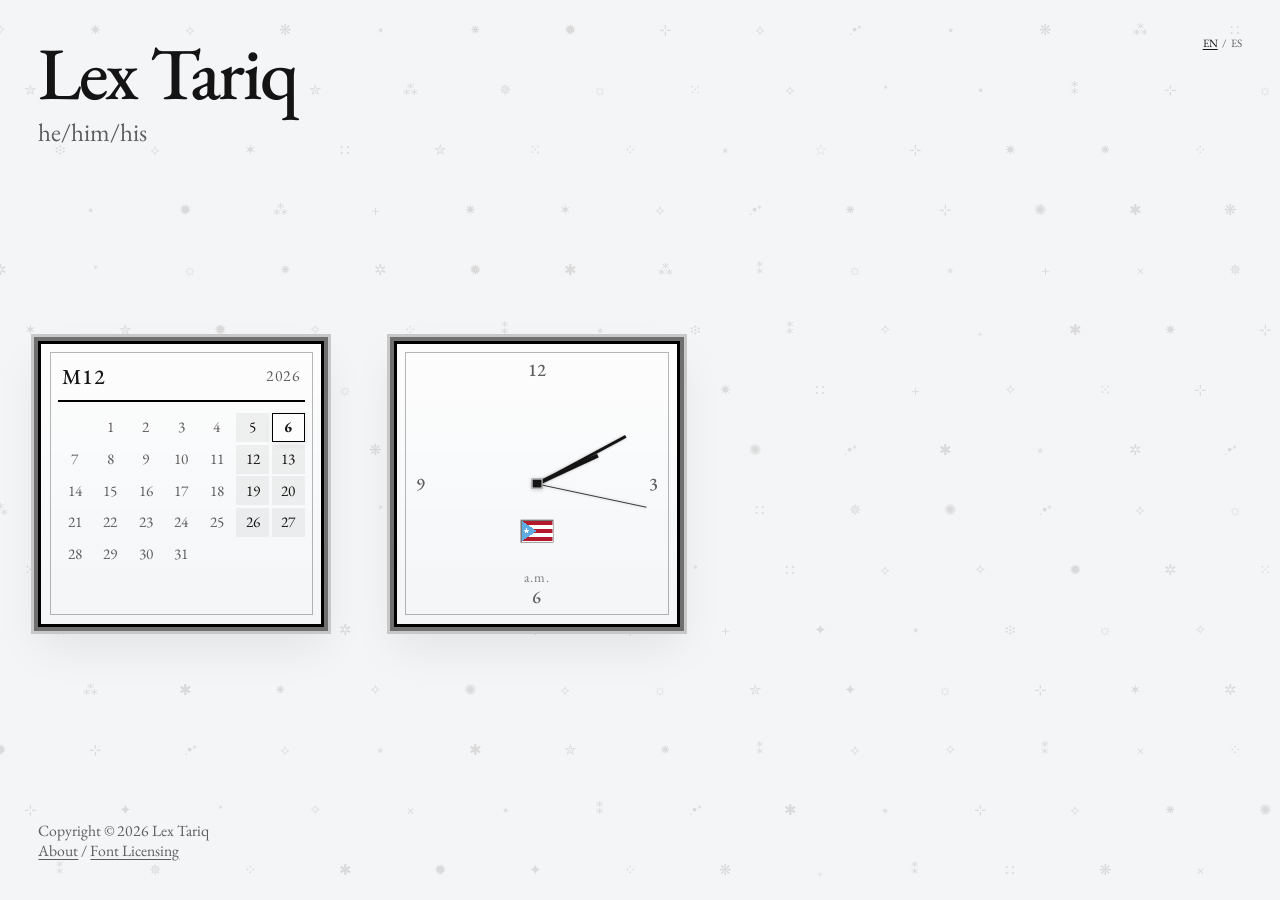
==== commit 20f594d8: "Website 1.21 Calendar updated to show progress of year when clicked as a percentage and as a fractio" ====
--- a/index.html
+++ b/index.html
@@ -336,16 +336,19 @@
       will-change: opacity;
     }
 
+    .calendar-day-progress,
     .calendar-progress {
       opacity: 0;
       pointer-events: none;
     }
 
+    .calendar-header.is-days-visible .calendar-month,
     .calendar-header.is-progress-visible .calendar-month {
       opacity: 0;
       pointer-events: none;
     }
 
+    .calendar-header.is-days-visible .calendar-day-progress,
     .calendar-header.is-progress-visible .calendar-progress {
       opacity: 1;
     }
@@ -355,6 +358,7 @@
       letter-spacing: 0.035em;
     }
 
+    .calendar-day-progress,
     .calendar-progress {
       color: var(--ink);
       font-size: 1.34rem;
@@ -635,6 +639,7 @@
         font-size: 0.82rem;
       }
 
+      .calendar-day-progress,
       .calendar-progress {
         font-size: 1.08rem;
       }
@@ -718,14 +723,15 @@
 
     <header class="hero">
       <h1 class="site-title">Lex Tariq</h1>
-      <p class="site-subtitle">él/he/him/his</p>
+      <p class="site-subtitle" data-en="he/him/his" data-es="él">he/him/his</p>
     </header>
 
     <section class="time-row" aria-label="Calendar and clock in fixed GMT-4 time" data-aria-label-en="Calendar and clock in fixed GMT-4 time" data-aria-label-es="Calendario y reloj en horario fijo GMT-4">
       <div class="calendar" aria-label="Current month calendar" data-aria-label-en="Current month calendar" data-aria-label-es="Calendario del mes actual">
-        <button class="calendar-header" id="calendarHeaderToggle" type="button" aria-pressed="false">
+        <button class="calendar-header" id="calendarHeaderToggle" type="button">
           <span class="calendar-left-toggle">
             <span class="calendar-toggle-value calendar-month" id="calendarMonth"></span>
+            <span class="calendar-toggle-value calendar-day-progress" id="yearDayStatus" aria-hidden="true"></span>
             <span class="calendar-toggle-value calendar-progress" id="yearProgressStatus" aria-hidden="true"></span>
           </span>
           <span class="calendar-year" id="calendarYear"></span>
@@ -855,9 +861,11 @@
       return String(value).padStart(2, "0");
     }
 
-    let showYearProgress = false;
+    let calendarHeaderMode = 0;
     let currentCalendarHeaderParts = null;
     let currentFormattedProgress = "";
+    let currentDayOfYear = 1;
+    let currentDaysInYear = 365;
     const yearProgressFormatters = {
       en: new Intl.NumberFormat("en-US", {
         minimumFractionDigits: 2,
@@ -876,49 +884,60 @@
 
       const language = document.documentElement.dataset.language === "es" ? "es" : "en";
       const calendarHeaderToggle = document.getElementById("calendarHeaderToggle");
-
-      calendarHeaderToggle.classList.toggle("is-progress-visible", showYearProgress);
-      calendarHeaderToggle.setAttribute("aria-pressed", String(showYearProgress));
+      const showDays = calendarHeaderMode === 1;
+      const showProgress = calendarHeaderMode === 2;
+
+      calendarHeaderToggle.classList.toggle("is-days-visible", showDays);
+      calendarHeaderToggle.classList.toggle("is-progress-visible", showProgress);
       document.getElementById("calendarMonth").setAttribute(
         "aria-hidden",
-        String(showYearProgress)
+        String(calendarHeaderMode !== 0)
+      );
+      document.getElementById("yearDayStatus").setAttribute(
+        "aria-hidden",
+        String(!showDays)
       );
       document.getElementById("yearProgressStatus").setAttribute(
         "aria-hidden",
-        String(!showYearProgress)
+        String(!showProgress)
       );
       calendarHeaderToggle.setAttribute(
         "aria-label",
         language === "es"
-          ? showYearProgress
-            ? `El año ${currentCalendarHeaderParts.year} está ${currentFormattedProgress}% completado. Actívalo para mostrar el mes y el año.`
-            : `Mes ${currentCalendarHeaderParts.month + 1}, año ${currentCalendarHeaderParts.year}. Actívalo para mostrar el progreso del año.`
-          : showYearProgress
-            ? `The year ${currentCalendarHeaderParts.year} is ${currentFormattedProgress}% complete. Activate to show the month and year.`
-            : `Month ${currentCalendarHeaderParts.month + 1}, year ${currentCalendarHeaderParts.year}. Activate to show year progress.`
+          ? showDays
+            ? `Día ${currentDayOfYear} de ${currentDaysInYear} del año ${currentCalendarHeaderParts.year}. Actívalo para mostrar el porcentaje del año.`
+            : showProgress
+              ? `El año ${currentCalendarHeaderParts.year} está ${currentFormattedProgress}% completado. Actívalo para mostrar el mes.`
+              : `Mes ${currentCalendarHeaderParts.month + 1}, año ${currentCalendarHeaderParts.year}. Actívalo para mostrar el día del año.`
+          : showDays
+            ? `Day ${currentDayOfYear} of ${currentDaysInYear} in ${currentCalendarHeaderParts.year}. Activate to show year percentage.`
+            : showProgress
+              ? `The year ${currentCalendarHeaderParts.year} is ${currentFormattedProgress}% complete. Activate to show the month.`
+              : `Month ${currentCalendarHeaderParts.month + 1}, year ${currentCalendarHeaderParts.year}. Activate to show the day of the year.`
       );
     }
 
     function updateTemporalStatus(parts) {
       const language = document.documentElement.dataset.language === "es" ? "es" : "en";
-      const currentTime = Date.UTC(
-        parts.year,
-        parts.month,
-        parts.day,
-        parts.hour,
-        parts.minute,
-        parts.second
-      );
       const yearStart = Date.UTC(parts.year, 0, 1);
       const nextYearStart = Date.UTC(parts.year + 1, 0, 1);
-      const progress = Math.min(
-        100,
-        Math.max(0, ((currentTime - yearStart) / (nextYearStart - yearStart)) * 100)
+      const millisecondsPerDay = 24 * 60 * 60 * 1000;
+      const currentDayStart = Date.UTC(parts.year, parts.month, parts.day);
+      const daysInYear = Math.round((nextYearStart - yearStart) / millisecondsPerDay);
+      const dayOfYear = Math.floor((currentDayStart - yearStart) / millisecondsPerDay) + 1;
+      const progress = (dayOfYear / daysInYear) * 100;
+      const formattedProgress = yearProgressFormatters[language].format(progress);
+
+      const yearDayStatus = document.getElementById("yearDayStatus");
+      const yearProgressStatus = document.getElementById("yearProgressStatus");
+
+      yearDayStatus.textContent = `${dayOfYear}/${daysInYear}`;
+      yearDayStatus.setAttribute(
+        "aria-label",
+        language === "es"
+          ? `Día ${dayOfYear} de ${daysInYear}`
+          : `Day ${dayOfYear} of ${daysInYear}`
       );
-      const formattedProgress = yearProgressFormatters[language].format(progress);
-
-      const yearProgressStatus = document.getElementById("yearProgressStatus");
-
       yearProgressStatus.textContent = `${formattedProgress}%`;
       yearProgressStatus.setAttribute(
         "aria-label",
@@ -928,6 +947,8 @@
       );
       currentCalendarHeaderParts = parts;
       currentFormattedProgress = formattedProgress;
+      currentDayOfYear = dayOfYear;
+      currentDaysInYear = daysInYear;
       updateCalendarHeaderView();
     }
 
@@ -1199,7 +1220,7 @@
     renderCalendar();
     startRealtimeClock();
     document.getElementById("calendarHeaderToggle").addEventListener("click", () => {
-      showYearProgress = !showYearProgress;
+      calendarHeaderMode = (calendarHeaderMode + 1) % 3;
       updateCalendarHeaderView();
     });
     document.getElementById("clockCard").addEventListener("click", () => {
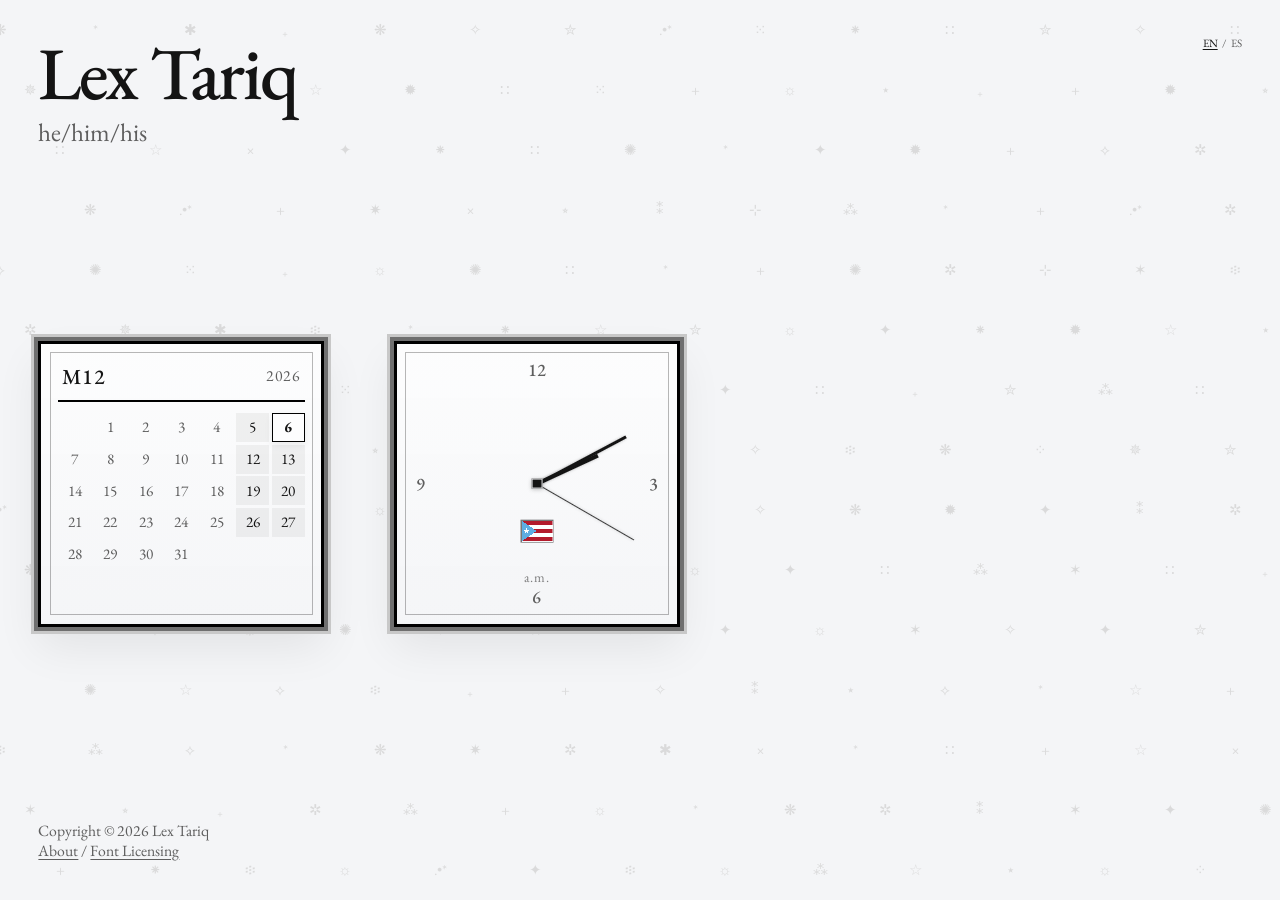
==== commit 506aebdf: "Website 1.22 Slight tweaks to homepage" ====
--- a/index.html
+++ b/index.html
@@ -868,12 +868,12 @@
     let currentDaysInYear = 365;
     const yearProgressFormatters = {
       en: new Intl.NumberFormat("en-US", {
-        minimumFractionDigits: 2,
-        maximumFractionDigits: 2
+        minimumFractionDigits: 1,
+        maximumFractionDigits: 1
       }),
       es: new Intl.NumberFormat("es-PR", {
-        minimumFractionDigits: 2,
-        maximumFractionDigits: 2
+        minimumFractionDigits: 1,
+        maximumFractionDigits: 1
       })
     };
 
@@ -1057,14 +1057,18 @@
     let previousTickKey = null;
     let clockAudioContext = null;
 
+    function isClockPageActive() {
+      return !document.hidden && document.hasFocus();
+    }
+
     async function enableClockSound() {
       const AudioContext = window.AudioContext || window.webkitAudioContext;
 
-      if (!AudioContext) {
+      if (!AudioContext || !isClockPageActive()) {
         return;
       }
 
-      if (!clockAudioContext) {
+      if (!clockAudioContext || clockAudioContext.state === "closed") {
         clockAudioContext = new AudioContext();
       }
 
@@ -1073,13 +1077,40 @@
       }
 
       if (clockAudioContext.state === "running") {
-        document.removeEventListener("pointerdown", enableClockSound);
-        document.removeEventListener("keydown", enableClockSound);
+        document.removeEventListener("pointerdown", requestClockSound);
+        document.removeEventListener("keydown", requestClockSound);
+      }
+    }
+
+    function requestClockSound() {
+      enableClockSound().catch(() => {
+        // Browsers that block autoplay retry after a user interaction.
+      });
+    }
+
+    function suspendClockSound() {
+      if (clockAudioContext && clockAudioContext.state === "running") {
+        clockAudioContext.suspend().catch(() => {
+          // A closing page may dispose of the audio context first.
+        });
+      }
+    }
+
+    function syncClockSoundWithPageActivity() {
+      if (isClockPageActive()) {
+        requestClockSound();
+      } else {
+        suspendClockSound();
       }
     }
 
     function playClockTick(second) {
-      if (!clockAudioContext || clockAudioContext.state !== "running" || document.hidden) {
+      if (!isClockPageActive()) {
+        return;
+      }
+
+      if (!clockAudioContext || clockAudioContext.state !== "running") {
+        requestClockSound();
         return;
       }
 
@@ -1123,11 +1154,15 @@
       resonance.stop(now + 0.048);
     }
 
-    document.addEventListener("pointerdown", enableClockSound);
-    document.addEventListener("keydown", enableClockSound);
-    enableClockSound().catch(() => {
-      // The interaction listeners above retry when the browser blocks autoplay.
-    });
+    document.addEventListener("pointerdown", requestClockSound);
+    document.addEventListener("keydown", requestClockSound);
+    document.addEventListener("visibilitychange", syncClockSoundWithPageActivity);
+    window.addEventListener("focus", syncClockSoundWithPageActivity);
+    window.addEventListener("blur", suspendClockSound);
+    window.addEventListener("pageshow", syncClockSoundWithPageActivity);
+    window.addEventListener("pagehide", suspendClockSound);
+    window.addEventListener("load", requestClockSound, { once: true });
+    requestClockSound();
 
     function keepRotationMovingForward(nextRotation, previousRotation) {
       if (previousRotation === null) {
